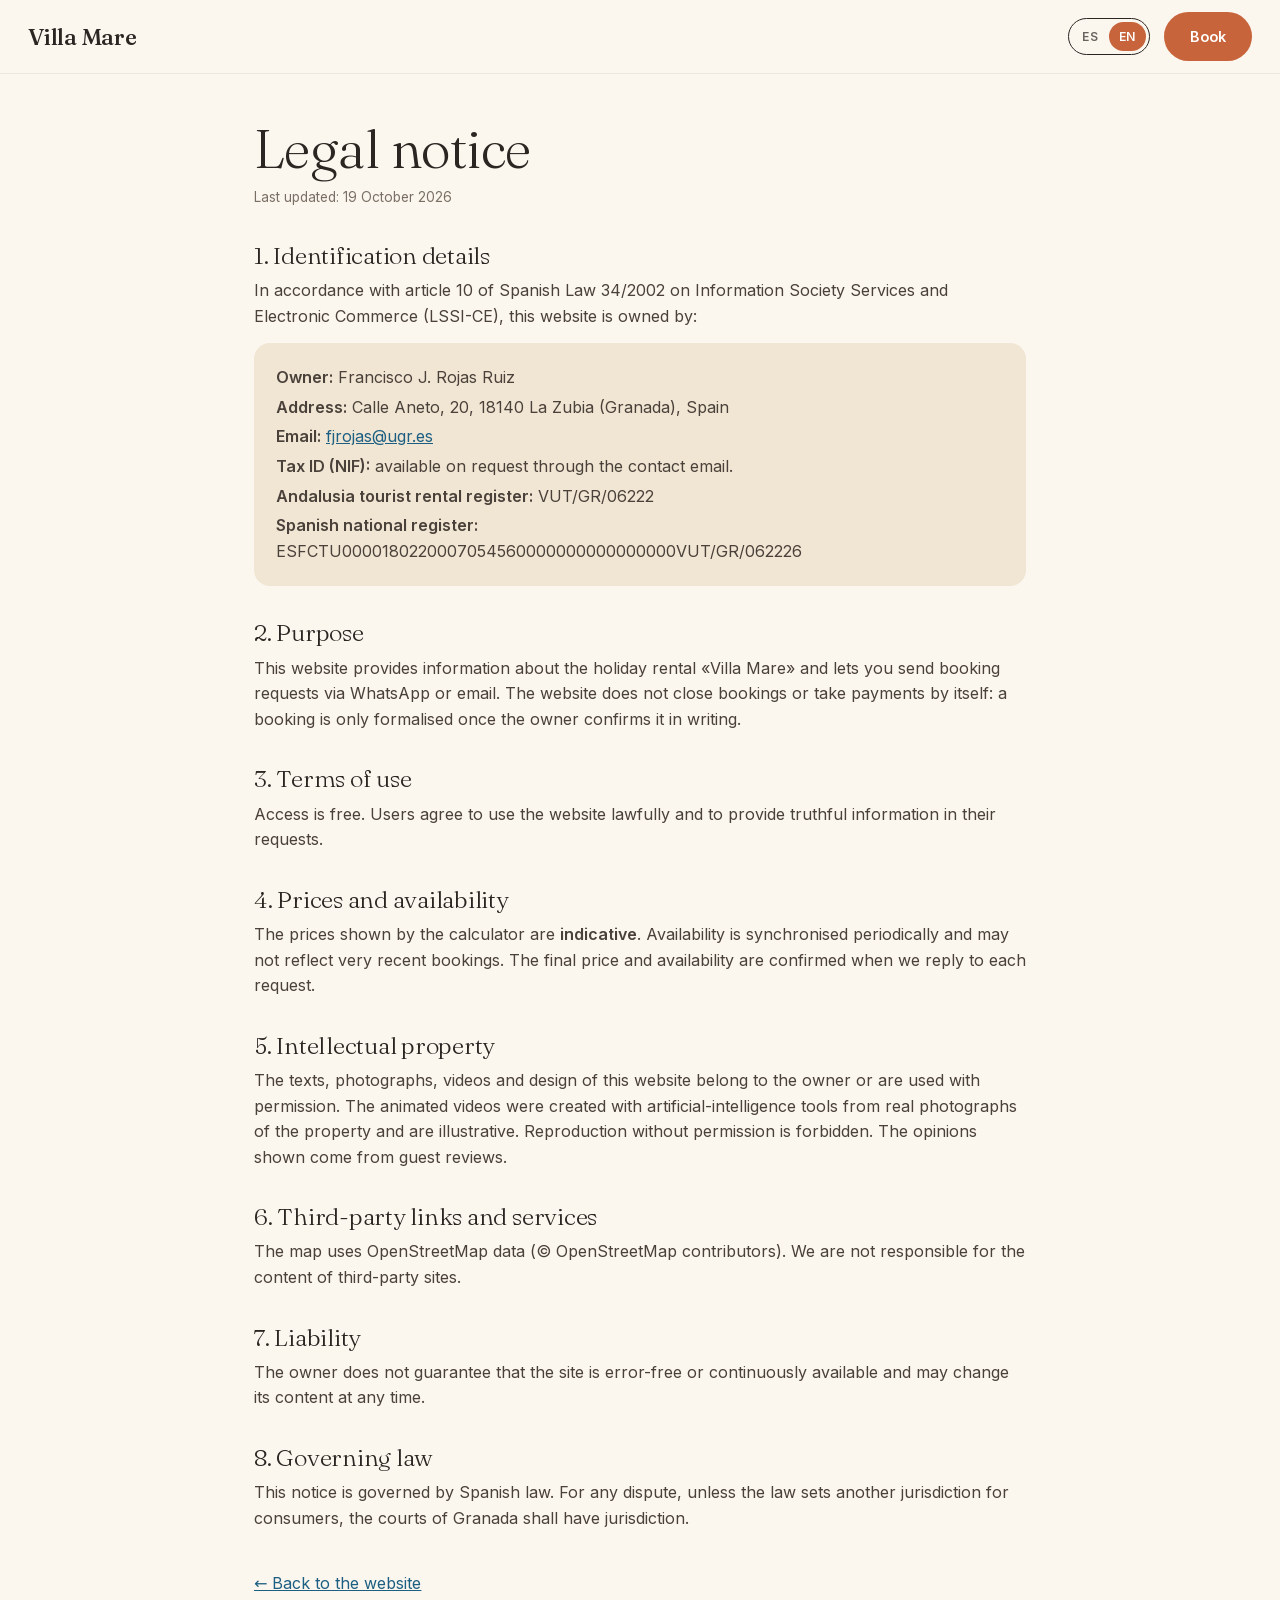
==== site/aviso-legal.html @ c73deba9 "Aviso legal, política de privacidad y vídeos de salón y mesa Co-Authored-By: Claude Sonnet 5.5 <nore" ====
<!doctype html>
<html lang="es">
<head>
<meta charset="utf-8">
<meta name="viewport" content="width=device-width,initial-scale=1">
<title>Aviso legal / Legal notice · Villa Mare</title>
<meta name="robots" content="noindex, nofollow"> <!-- QUITAR al lanzar la web al público -->
<link rel="stylesheet" href="css/fonts.css">
<link rel="stylesheet" href="css/style.css?v=1792429185">
<style>
.lg{max-width:820px;margin:0 auto;padding:120px 24px 80px}
.lg h1{font-size:clamp(2.2rem,5vw,3.4rem);margin-bottom:10px}
.lg h2{font-size:1.5rem;margin:34px 0 10px}
.lg p,.lg li{color:#4a413a;margin-bottom:10px}
.lg ul{padding-left:22px}
.lg .upd{color:var(--muted);font-size:.85rem;margin-bottom:26px}
.lg .box{background:var(--sand);border-radius:16px;padding:18px 22px;margin:14px 0}
.lg .box p{margin:4px 0}
.lg a{color:var(--sea-d);text-decoration:underline}
.l-en{display:none}html[lang=en] .l-en{display:block}html[lang=en] .l-es{display:none}
</style>
</head>
<body>
<nav class="solid" id="nav"><a class="logo" href="./">Villa Mare</a><div class="navr"><button class="lang" data-lang-btn aria-label="Idioma / Language"><b data-l="es">ES</b><b data-l="en">EN</b></button><a class="btn" href="./#reservar"><span class="l-es" style="display:inline">Reservar</span><span class="l-en" style="display:none">Book</span></a></div></nav>
<main class="lg">

<div class="l-es">
<h1>Aviso legal</h1><p class="upd">Última actualización: 19 de octubre de 2026</p>
<h2>1. Datos identificativos</h2>
<p>En cumplimiento del artículo 10 de la Ley 34/2002, de Servicios de la Sociedad de la Información y de Comercio Electrónico (LSSI-CE), se informa de que este sitio web es titularidad de:</p>
<div class="box"><p><b>Titular:</b> Francisco J. Rojas Ruiz</p><p><b>Domicilio:</b> Calle Aneto, 20, 18140 La Zubia (Granada), España</p><p><b>Correo electrónico:</b> <a data-email href="#"></a></p><p><b>NIF:</b> disponible previa solicitud a través del correo electrónico de contacto.</p><p><b>Registro de viviendas de uso turístico de Andalucía:</b> VUT/GR/06222</p><p><b>Registro nacional:</b> ESFCTU0000180220007054560000000000000000VUT/GR/062226</p></div>
<h2>2. Objeto</h2>
<p>Este sitio web ofrece información sobre la vivienda de uso turístico «Villa Mare» y permite enviar solicitudes de reserva por WhatsApp o correo electrónico. La web no cierra reservas ni cobra pagos por sí misma: una reserva solo queda formalizada cuando el titular la confirma por escrito.</p>
<h2>3. Condiciones de uso</h2>
<p>El acceso es gratuito. El usuario se compromete a hacer un uso lícito de la web y a facilitar datos veraces en sus solicitudes.</p>
<h2>4. Precios y disponibilidad</h2>
<p>Los precios que muestra el calculador son <b>orientativos</b>. La disponibilidad se sincroniza de forma periódica y puede no reflejar reservas recientes. El importe final y la disponibilidad se confirman al responder a cada solicitud.</p>
<h2>5. Propiedad intelectual</h2>
<p>Los textos, fotografías, vídeos y el diseño de esta web pertenecen al titular o se usan con autorización. Los vídeos animados han sido creados con herramientas de inteligencia artificial a partir de fotografías reales de la vivienda y tienen carácter ilustrativo. Queda prohibida su reproducción sin permiso. Las opiniones mostradas proceden de reseñas de huéspedes.</p>
<h2>6. Enlaces y servicios de terceros</h2>
<p>El mapa se muestra con datos de OpenStreetMap (© colaboradores de OpenStreetMap). No nos hacemos responsables del contenido de sitios de terceros.</p>
<h2>7. Responsabilidad</h2>
<p>El titular no garantiza la ausencia de errores ni la disponibilidad continua del sitio y podrá modificar su contenido en cualquier momento.</p>
<h2>8. Legislación aplicable</h2>
<p>Este aviso se rige por la legislación española. Para cualquier controversia, y salvo que la ley establezca otro fuero para los consumidores, serán competentes los juzgados y tribunales de Granada.</p>
</div>
<div class="l-en">
<h1>Legal notice</h1><p class="upd">Last updated: 19 October 2026</p>
<h2>1. Identification details</h2>
<p>In accordance with article 10 of Spanish Law 34/2002 on Information Society Services and Electronic Commerce (LSSI-CE), this website is owned by:</p>
<div class="box"><p><b>Owner:</b> Francisco J. Rojas Ruiz</p><p><b>Address:</b> Calle Aneto, 20, 18140 La Zubia (Granada), Spain</p><p><b>Email:</b> <a data-email href="#"></a></p><p><b>Tax ID (NIF):</b> available on request through the contact email.</p><p><b>Andalusia tourist rental register:</b> VUT/GR/06222</p><p><b>Spanish national register:</b> ESFCTU0000180220007054560000000000000000VUT/GR/062226</p></div>
<h2>2. Purpose</h2>
<p>This website provides information about the holiday rental «Villa Mare» and lets you send booking requests via WhatsApp or email. The website does not close bookings or take payments by itself: a booking is only formalised once the owner confirms it in writing.</p>
<h2>3. Terms of use</h2>
<p>Access is free. Users agree to use the website lawfully and to provide truthful information in their requests.</p>
<h2>4. Prices and availability</h2>
<p>The prices shown by the calculator are <b>indicative</b>. Availability is synchronised periodically and may not reflect very recent bookings. The final price and availability are confirmed when we reply to each request.</p>
<h2>5. Intellectual property</h2>
<p>The texts, photographs, videos and design of this website belong to the owner or are used with permission. The animated videos were created with artificial-intelligence tools from real photographs of the property and are illustrative. Reproduction without permission is forbidden. The opinions shown come from guest reviews.</p>
<h2>6. Third-party links and services</h2>
<p>The map uses OpenStreetMap data (© OpenStreetMap contributors). We are not responsible for the content of third-party sites.</p>
<h2>7. Liability</h2>
<p>The owner does not guarantee that the site is error-free or continuously available and may change its content at any time.</p>
<h2>8. Governing law</h2>
<p>This notice is governed by Spanish law. For any dispute, unless the law sets another jurisdiction for consumers, the courts of Granada shall have jurisdiction.</p>
</div>

<p style="margin-top:40px"><a href="./"><span class="l-es" style="display:inline">← Volver a la web</span><span class="l-en" style="display:none">← Back to the website</span></a></p>
</main>
<script src="js/config.js?v=1792429185"></script>
<script>
(function(){
  var q=new URLSearchParams(location.search).get('lang'),l=null;
  try{l=q||localStorage.getItem('lang')}catch(e){}
  if(!l)l=(navigator.language||'es').toLowerCase().indexOf('es')===0?'es':'en';
  function set(x){document.documentElement.lang=x;try{localStorage.setItem('lang',x)}catch(e){}
    document.querySelectorAll('span.l-en').forEach(function(e){e.style.display=x==='en'?'inline':'none'});
    document.querySelectorAll('span.l-es').forEach(function(e){e.style.display=x==='es'?'inline':'none'})}
  set(l==='en'?'en':'es');
  document.querySelectorAll('[data-lang-btn]').forEach(function(b){b.addEventListener('click',function(){set(document.documentElement.lang==='en'?'es':'en')})});
  var m=(window.VILLA&&VILLA.contact&&VILLA.contact.email)||'';
  document.querySelectorAll('[data-email]').forEach(function(e){e.textContent=m;e.href='mailto:'+m});
})();
</script>
</body>
</html>
---- site/css/fonts.css ----
@font-face {
  font-family: 'Fraunces';
  font-style: italic;
  font-weight: 300;
  font-display: swap;
  src: url(../fonts/fraunces-italic-300-latin-ext.woff2) format('woff2');
  unicode-range: U+0100-02BA, U+02BD-02C5, U+02C7-02CC, U+02CE-02D7, U+02DD-02FF, U+0304, U+0308, U+0329, U+1D00-1DBF, U+1E00-1E9F, U+1EF2-1EFF, U+2020, U+20A0-20AB, U+20AD-20C4, U+2113, U+2C60-2C7F, U+A720-A7FF;
}
@font-face {
  font-family: 'Fraunces';
  font-style: italic;
  font-weight: 300;
  font-display: swap;
  src: url(../fonts/fraunces-italic-300-latin.woff2) format('woff2');
  unicode-range: U+0000-00FF, U+0131, U+0152-0153, U+02BB-02BC, U+02C6, U+02DA, U+02DC, U+0304, U+0308, U+0329, U+2000-206F, U+20AC, U+2122, U+2191, U+2193, U+2212, U+2215, U+FEFF, U+FFFD;
}
@font-face {
  font-family: 'Fraunces';
  font-style: normal;
  font-weight: 300;
  font-display: swap;
  src: url(../fonts/fraunces-normal-300-latin-ext.woff2) format('woff2');
  unicode-range: U+0100-02BA, U+02BD-02C5, U+02C7-02CC, U+02CE-02D7, U+02DD-02FF, U+0304, U+0308, U+0329, U+1D00-1DBF, U+1E00-1E9F, U+1EF2-1EFF, U+2020, U+20A0-20AB, U+20AD-20C4, U+2113, U+2C60-2C7F, U+A720-A7FF;
}
@font-face {
  font-family: 'Fraunces';
  font-style: normal;
  font-weight: 300;
  font-display: swap;
  src: url(../fonts/fraunces-normal-300-latin.woff2) format('woff2');
  unicode-range: U+0000-00FF, U+0131, U+0152-0153, U+02BB-02BC, U+02C6, U+02DA, U+02DC, U+0304, U+0308, U+0329, U+2000-206F, U+20AC, U+2122, U+2191, U+2193, U+2212, U+2215, U+FEFF, U+FFFD;
}
@font-face {
  font-family: 'Fraunces';
  font-style: normal;
  font-weight: 500;
  font-display: swap;
  src: url(../fonts/fraunces-normal-300-latin-ext.woff2) format('woff2');
  unicode-range: U+0100-02BA, U+02BD-02C5, U+02C7-02CC, U+02CE-02D7, U+02DD-02FF, U+0304, U+0308, U+0329, U+1D00-1DBF, U+1E00-1E9F, U+1EF2-1EFF, U+2020, U+20A0-20AB, U+20AD-20C4, U+2113, U+2C60-2C7F, U+A720-A7FF;
}
@font-face {
  font-family: 'Fraunces';
  font-style: normal;
  font-weight: 500;
  font-display: swap;
  src: url(../fonts/fraunces-normal-300-latin.woff2) format('woff2');
  unicode-range: U+0000-00FF, U+0131, U+0152-0153, U+02BB-02BC, U+02C6, U+02DA, U+02DC, U+0304, U+0308, U+0329, U+2000-206F, U+20AC, U+2122, U+2191, U+2193, U+2212, U+2215, U+FEFF, U+FFFD;
}
@font-face {
  font-family: 'Inter';
  font-style: normal;
  font-weight: 400;
  font-display: swap;
  src: url(../fonts/inter-normal-400-latin-ext.woff2) format('woff2');
  unicode-range: U+0100-02BA, U+02BD-02C5, U+02C7-02CC, U+02CE-02D7, U+02DD-02FF, U+0304, U+0308, U+0329, U+1D00-1DBF, U+1E00-1E9F, U+1EF2-1EFF, U+2020, U+20A0-20AB, U+20AD-20C4, U+2113, U+2C60-2C7F, U+A720-A7FF;
}
@font-face {
  font-family: 'Inter';
  font-style: normal;
  font-weight: 400;
  font-display: swap;
  src: url(../fonts/inter-normal-400-latin.woff2) format('woff2');
  unicode-range: U+0000-00FF, U+0131, U+0152-0153, U+02BB-02BC, U+02C6, U+02DA, U+02DC, U+0304, U+0308, U+0329, U+2000-206F, U+20AC, U+2122, U+2191, U+2193, U+2212, U+2215, U+FEFF, U+FFFD;
}
@font-face {
  font-family: 'Inter';
  font-style: normal;
  font-weight: 500;
  font-display: swap;
  src: url(../fonts/inter-normal-400-latin-ext.woff2) format('woff2');
  unicode-range: U+0100-02BA, U+02BD-02C5, U+02C7-02CC, U+02CE-02D7, U+02DD-02FF, U+0304, U+0308, U+0329, U+1D00-1DBF, U+1E00-1E9F, U+1EF2-1EFF, U+2020, U+20A0-20AB, U+20AD-20C4, U+2113, U+2C60-2C7F, U+A720-A7FF;
}
@font-face {
  font-family: 'Inter';
  font-style: normal;
  font-weight: 500;
  font-display: swap;
  src: url(../fonts/inter-normal-400-latin.woff2) format('woff2');
  unicode-range: U+0000-00FF, U+0131, U+0152-0153, U+02BB-02BC, U+02C6, U+02DA, U+02DC, U+0304, U+0308, U+0329, U+2000-206F, U+20AC, U+2122, U+2191, U+2193, U+2212, U+2215, U+FEFF, U+FFFD;
}
@font-face {
  font-family: 'Inter';
  font-style: normal;
  font-weight: 600;
  font-display: swap;
  src: url(../fonts/inter-normal-400-latin-ext.woff2) format('woff2');
  unicode-range: U+0100-02BA, U+02BD-02C5, U+02C7-02CC, U+02CE-02D7, U+02DD-02FF, U+0304, U+0308, U+0329, U+1D00-1DBF, U+1E00-1E9F, U+1EF2-1EFF, U+2020, U+20A0-20AB, U+20AD-20C4, U+2113, U+2C60-2C7F, U+A720-A7FF;
}
@font-face {
  font-family: 'Inter';
  font-style: normal;
  font-weight: 600;
  font-display: swap;
  src: url(../fonts/inter-normal-400-latin.woff2) format('woff2');
  unicode-range: U+0000-00FF, U+0131, U+0152-0153, U+02BB-02BC, U+02C6, U+02DA, U+02DC, U+0304, U+0308, U+0329, U+2000-206F, U+20AC, U+2122, U+2191, U+2193, U+2212, U+2215, U+FEFF, U+FFFD;
}
---- site/css/style.css ----
:root{
  --cream:#fbf6ee; --sand:#f1e6d3; --sand2:#e8d9c0; --terra:#c8643b; --terra-d:#a94f2b; --sea:#2a7da6; --sea-d:#1d5f82; --olive:#6b7a4a; --ink:#2b2622; --muted:#7a6f64; --white:#fff;
  --serif:'Fraunces',Georgia,serif; --sans:'Inter',system-ui,sans-serif;
  --r:22px; --shadow:0 18px 50px rgba(120,80,40,.12);
}
*{box-sizing:border-box;margin:0;padding:0}
html{scroll-behavior:smooth;scroll-padding-top:70px}
body{background:var(--cream);color:var(--ink);font-family:var(--sans);line-height:1.6;overflow-x:hidden;-webkit-font-smoothing:antialiased}
img,video{display:block;width:100%;height:100%;object-fit:cover}
a{color:inherit;text-decoration:none}
button{font:inherit;color:inherit;background:none;border:0;cursor:pointer}
h1,h2,h3{font-family:var(--serif);font-weight:300;line-height:1.05;letter-spacing:-.01em}
h2{font-size:clamp(2.2rem,5vw,4rem)}
h3{font-size:1.5rem}
em{font-style:italic;color:var(--terra)}
.wrap{max-width:1200px;margin:0 auto;padding:0 24px}
.eyebrow{font-size:.75rem;letter-spacing:.22em;text-transform:uppercase;color:var(--terra);font-weight:600;margin-bottom:16px}
.lead{color:var(--muted);max-width:52ch;font-size:1.05rem}
section{position:relative}
.sec{padding:110px 0}
.sec-head{margin-bottom:50px}
.sec-head .lead{margin-top:18px}
:focus-visible{outline:3px solid var(--sea);outline-offset:3px;border-radius:6px}
.sr{position:absolute;width:1px;height:1px;overflow:hidden;clip:rect(0 0 0 0)}

/* progress + nav */
#bar{position:fixed;top:0;left:0;height:3px;width:100%;background:var(--terra);transform:scaleX(0);transform-origin:0 50%;z-index:90}
nav{position:fixed;inset:0 0 auto 0;z-index:80;display:flex;justify-content:space-between;align-items:center;padding:18px 28px;transition:background .4s,color .4s,padding .4s,box-shadow .4s;color:#fff}
nav.solid{background:rgba(251,246,238,.92);backdrop-filter:blur(12px);color:var(--ink);padding:12px 28px;box-shadow:0 1px 0 rgba(0,0,0,.06)}
nav .logo{font-family:var(--serif);font-size:1.45rem;letter-spacing:-.01em}
nav ul{display:flex;gap:26px;list-style:none;font-size:.9rem}
nav ul a{opacity:.9;position:relative}
nav ul a::after{content:"";position:absolute;left:0;bottom:-4px;height:1.5px;width:100%;background:currentColor;transform:scaleX(0);transform-origin:left;transition:transform .3s}
nav ul a:hover::after,nav ul a.on::after{transform:scaleX(1)}
.navr{display:flex;align-items:center;gap:14px}
.burger{display:none;width:42px;height:42px;border-radius:50%;border:1.5px solid currentColor;align-items:center;justify-content:center;flex-direction:column;gap:5px}
.burger i{display:block;width:16px;height:1.5px;background:currentColor;transition:transform .3s}
.btn{display:inline-block;padding:13px 26px;border-radius:99px;background:var(--terra);color:#fff;font-weight:600;font-size:.9rem;transition:transform .25s,background .25s,box-shadow .25s;white-space:nowrap}
.btn:hover{transform:translateY(-2px);background:var(--terra-d);box-shadow:0 10px 24px rgba(200,100,59,.35)}
.btn.ghost{background:transparent;border:1.5px solid currentColor;color:inherit}
.btn.ghost:hover{background:rgba(255,255,255,.14);box-shadow:none}
.btn.sea{background:var(--sea)}.btn.sea:hover{background:var(--sea-d)}
.menu{position:fixed;inset:0;background:var(--cream);z-index:75;display:flex;flex-direction:column;justify-content:center;gap:18px;padding:0 10vw;opacity:0;pointer-events:none;transition:opacity .35s}
.menu.open{opacity:1;pointer-events:auto}
.menu a{font-family:var(--serif);font-size:2rem;font-weight:300}
body.menu-open nav{color:var(--ink);background:transparent;box-shadow:none}
@media(max-width:900px){nav ul{display:none}.burger{display:flex}}

/* media slot */
.slot{position:relative;overflow:hidden;background:var(--sand)}
.slot>img,.slot>video{position:absolute;inset:0}
.slot>video{opacity:0;transition:opacity .8s}
.slot>video.on{opacity:1}

/* hero */
.hero{height:100svh;min-height:640px;color:#fff;overflow:hidden}
.hero .slot{position:absolute;inset:0;will-change:transform}
.hero::after{content:"";position:absolute;inset:0;background:linear-gradient(90deg,rgba(20,10,0,.5),rgba(20,10,0,.12) 62%,transparent),linear-gradient(180deg,rgba(20,10,0,.38),rgba(0,0,0,0) 38%,rgba(20,10,0,.66))}
.hero .txt{position:absolute;z-index:2;left:0;right:0;bottom:10vh}
.hero h1{font-size:clamp(3rem,9vw,8rem);max-width:11ch;text-shadow:0 2px 30px rgba(0,0,0,.35)}
.hero h1 .w{display:inline-block;overflow:hidden;vertical-align:top;padding-bottom:.08em}
.hero h1 .w>span{display:inline-block}
.hero p.sub{max-width:480px;margin:22px 0 30px;font-size:1.1rem;opacity:.94}
.hero .cta{display:flex;gap:14px;flex-wrap:wrap}
.badge{position:absolute;z-index:2;right:28px;bottom:10vh;background:rgba(255,255,255,.14);backdrop-filter:blur(14px);border:1px solid rgba(255,255,255,.35);border-radius:20px;padding:16px 22px;text-align:center;line-height:1.2}
.badge b{display:block;font-family:var(--serif);font-weight:300;font-size:2.6rem}
.badge small{font-size:.75rem;letter-spacing:.08em;text-transform:uppercase;opacity:.9}
@media(max-width:760px){.badge{display:none}}

/* intro */
.intro{padding:130px 0 90px}
.intro .big{font-family:var(--serif);font-weight:300;font-size:clamp(1.8rem,4vw,3.2rem);line-height:1.2;max-width:24ch}
.intro .big span{opacity:.18}
.facts{display:grid;grid-template-columns:repeat(auto-fit,minmax(140px,1fr));gap:30px;margin-top:80px;border-top:1px solid var(--sand2);padding-top:40px}
.fact b{display:block;font-family:var(--serif);font-weight:300;font-size:3.4rem;color:var(--sea);line-height:1}
.fact small{color:var(--muted);font-size:.85rem}

/* tour */
.tour{height:100vh;background:#000;color:#fff;overflow:hidden}
.tour .layer{position:absolute;inset:0;opacity:0}
.tour .layer:first-of-type{opacity:1}
.tour .layer .slot{position:absolute;inset:0}
.tour .layer::after{content:"";position:absolute;inset:0;background:linear-gradient(180deg,rgba(0,0,0,.1),rgba(0,0,0,.6))}
.tour .cap{position:absolute;z-index:3;left:6vw;bottom:12vh;max-width:520px}
.tour .cap h3{font-size:clamp(2.4rem,5vw,4.2rem)}
.tour .cap p{margin-top:12px;opacity:.92}
.tour .prog{position:absolute;z-index:3;right:5vw;top:50%;transform:translateY(-50%);display:flex;flex-direction:column;gap:12px}
.tour .prog i{display:block;width:6px;height:34px;border-radius:3px;background:rgba(255,255,255,.3);transition:background .3s}
.tour .prog i.on{background:#fff}
.tour .label{position:absolute;z-index:3;top:100px;left:6vw;color:#ffd9bf}

/* rows */
.row{display:grid;grid-template-columns:1fr 1fr;gap:70px;align-items:center}
.row.rev .media{order:2}
.row .media{height:min(72vh,640px);border-radius:260px 260px 24px 24px;overflow:hidden;box-shadow:var(--shadow)}
.row.rev .media{border-radius:24px 24px 260px 260px}
.row h2{margin-bottom:22px}
.row p{color:var(--muted);max-width:46ch;margin-bottom:14px}
.ticks{list-style:none;margin-top:18px}
.ticks li{padding:9px 0;border-bottom:1px solid var(--sand2);font-size:.95rem}
.ticks li::before{content:"✦";color:var(--terra);margin-right:12px;font-size:.7rem}
.pool-note{margin-top:22px;display:inline-flex;gap:10px;align-items:center;background:#e4f1f8;color:var(--sea-d);padding:10px 18px;border-radius:99px;font-size:.88rem;font-weight:500}
@media(max-width:860px){.row{grid-template-columns:1fr;gap:34px}.row.rev .media{order:0}.sec{padding:80px 0}}

/* spaces */
.spaces{background:var(--sand)}
.sp-grid{display:grid;grid-template-columns:340px 1fr;gap:50px;align-items:start}
.sp-list{display:flex;flex-direction:column;gap:6px}
.sp-list button{text-align:left;padding:16px 22px;border-radius:16px;transition:background .3s,transform .3s;display:flex;flex-direction:column;align-items:flex-start;gap:2px;font-family:var(--serif);font-size:1.5rem;font-weight:300;line-height:1.15}
.sp-list button small{font-family:var(--sans);font-size:.75rem;color:var(--muted);letter-spacing:.04em}
.sp-list button:hover{background:rgba(255,255,255,.55)}
.sp-list button.on{background:#fff;box-shadow:var(--shadow);transform:translateX(6px);color:var(--terra)}
.sp-view{position:relative;border-radius:var(--r);overflow:hidden;height:min(66vh,560px);box-shadow:var(--shadow);background:#000}
.sp-view .ph{position:absolute;inset:0;opacity:0;transition:opacity .7s;clip-path:inset(0 0 0 0)}
.sp-view .ph.on{opacity:1}
.sp-view .ph img{transform:scale(1.06);transition:transform 6s}
.sp-view .ph.on img{transform:scale(1)}
.sp-view .info{position:absolute;left:0;right:0;bottom:0;padding:90px 28px 26px;color:#fff;background:linear-gradient(0deg,rgba(0,0,0,.72),transparent)}
.sp-view .info p{max-width:52ch;opacity:.95;font-size:.98rem}
.sp-dots{position:absolute;top:18px;right:18px;display:flex;gap:6px;z-index:3}
.sp-dots i{width:22px;height:4px;border-radius:2px;background:rgba(255,255,255,.4);cursor:pointer}
.sp-dots i.on{background:#fff}
@media(max-width:960px){.sp-grid{grid-template-columns:1fr}.sp-list{flex-direction:row;overflow-x:auto;padding-bottom:8px;scrollbar-width:none}.sp-list button{white-space:nowrap;font-size:1.2rem;padding:12px 18px;flex:none}.sp-list button small{display:none}.sp-list button.on{transform:none}}

/* carousel */
.car{position:relative}
.car-track{display:flex;gap:20px;overflow-x:auto;scroll-snap-type:x mandatory;padding:6px 24px 30px;scrollbar-width:none;scroll-padding:0 24px}
.car-track::-webkit-scrollbar{display:none}
.car-track figure{flex:none;scroll-snap-align:start;width:min(78vw,440px);height:min(64vh,520px);border-radius:var(--r);overflow:hidden;position:relative;box-shadow:var(--shadow);cursor:zoom-in}
.car-track figure img{transition:transform .8s}
.car-track figure:hover img{transform:scale(1.05)}
.car-track figcaption{position:absolute;left:0;right:0;bottom:0;padding:50px 18px 14px;color:#fff;font-size:.88rem;background:linear-gradient(0deg,rgba(0,0,0,.6),transparent)}
.car-nav{display:flex;gap:10px;justify-content:flex-end;max-width:1200px;margin:0 auto 18px;padding:0 24px}
.car-nav button{width:48px;height:48px;border-radius:50%;border:1.5px solid var(--ink);display:grid;place-items:center;font-size:1.2rem;transition:background .25s,color .25s}
.car-nav button:hover{background:var(--ink);color:#fff}
.beds{display:grid;grid-template-columns:repeat(auto-fit,minmax(230px,1fr));gap:16px;margin-bottom:46px}
.bed{background:#fff;border-radius:18px;padding:22px;box-shadow:var(--shadow)}
.bed b{font-family:var(--serif);font-weight:300;font-size:1.3rem;display:block;margin-bottom:4px}
.bed span{color:var(--muted);font-size:.92rem}

/* amenities */
.amen{background:var(--sand)}
.tabs{display:flex;gap:8px;flex-wrap:wrap;margin-bottom:30px}
.tabs button{padding:11px 20px;border-radius:99px;border:1.5px solid var(--sand2);background:#fff;font-size:.9rem;font-weight:500;transition:all .25s}
.tabs button:hover{border-color:var(--terra)}
.tabs button.on{background:var(--ink);color:#fff;border-color:var(--ink)}
.chips{display:grid;grid-template-columns:repeat(auto-fill,minmax(250px,1fr));gap:12px}
.chip{background:#fff;border-radius:16px;padding:16px 18px;display:flex;gap:12px;align-items:flex-start;font-size:.95rem;animation:pop .45s both}
.chip i{font-style:normal;color:var(--terra);font-size:1.05rem;line-height:1.5}
.chip small{display:block;color:var(--muted);font-size:.8rem}
@keyframes pop{from{opacity:0;transform:translateY(12px)}to{opacity:1;transform:none}}

/* gallery */
.mason{columns:3;column-gap:14px}
.mason figure{break-inside:avoid;margin-bottom:14px;border-radius:16px;overflow:hidden;cursor:zoom-in;position:relative}
.mason img{height:auto;transition:transform .7s}
.mason figure:hover img{transform:scale(1.04)}
@media(max-width:900px){.mason{columns:2}}
@media(max-width:520px){.mason{columns:1}}
.lb{position:fixed;inset:0;background:rgba(15,10,6,.94);z-index:200;display:none;align-items:center;justify-content:center;flex-direction:column}
.lb.open{display:flex}
.lb img{max-width:92vw;max-height:80vh;width:auto;height:auto;object-fit:contain;border-radius:10px}
.lb p{color:#fff;margin-top:14px;font-size:.9rem;opacity:.85}
.lb button{position:absolute;color:#fff;font-size:2rem;width:56px;height:56px;border-radius:50%;background:rgba(255,255,255,.1)}
.lb .x{top:18px;right:18px}.lb .pv{left:18px;top:50%}.lb .nx{right:18px;top:50%}

/* score */
.score{background:var(--sea);color:#fff;text-align:center;overflow:hidden}
.score .num{font-family:var(--serif);font-weight:300;font-size:clamp(5.5rem,17vw,13rem);line-height:1}
.score .stars{letter-spacing:.35em;font-size:1.1rem;margin:6px 0 4px}
.cats{display:grid;grid-template-columns:repeat(auto-fit,minmax(125px,1fr));gap:14px;margin:46px auto 0;max-width:1000px}
.cat{background:rgba(255,255,255,.1);border:1px solid rgba(255,255,255,.28);border-radius:16px;padding:16px}
.cat b{font-family:var(--serif);font-weight:300;font-size:2rem;display:block}
.cat small{font-size:.8rem;opacity:.9}
.quotes{display:grid;grid-template-columns:repeat(auto-fit,minmax(280px,1fr));gap:20px;margin-top:60px;text-align:left}
.quote{background:#fff;color:var(--ink);border-radius:var(--r);padding:30px;box-shadow:0 20px 50px rgba(0,0,0,.15)}
.quote p{font-family:var(--serif);font-weight:300;font-size:1.25rem;line-height:1.35}
.quote small{display:block;margin-top:18px;color:var(--muted);font-size:.85rem}
.quote::before{content:"“";font-family:var(--serif);font-size:4rem;line-height:.6;color:var(--terra);display:block;margin-bottom:8px}

/* places */
.map{border-radius:var(--r);overflow:hidden;height:420px;box-shadow:var(--shadow);margin-top:50px;position:relative}
.map #map{width:100%;height:100%;filter:saturate(.9) sepia(.1);z-index:0}
.map .leaflet-container{font:inherit;background:var(--sand)}
.map span{position:absolute;z-index:1000;left:14px;bottom:26px;max-width:calc(100% - 28px);background:rgba(255,255,255,.92);border-radius:99px;padding:6px 14px;font-size:.78rem;color:var(--muted)}
.pgrid{display:grid;grid-template-columns:repeat(auto-fit,minmax(230px,1fr));gap:18px}
.pcard{background:#fff;border-radius:20px;padding:30px;box-shadow:var(--shadow);transition:transform .3s}
.pcard:hover{transform:translateY(-6px)}
.pcard b{font-family:var(--serif);font-weight:300;font-size:2.8rem;color:var(--terra);display:block;line-height:1.1}
.pcard span{color:var(--muted)}

/* info grid */
.info-grid{display:grid;grid-template-columns:repeat(auto-fit,minmax(250px,1fr));gap:18px}
.icard{background:#fff;border-radius:20px;padding:28px;box-shadow:var(--shadow)}
.icard h3{font-size:1.3rem;margin-bottom:10px}
.icard p,.icard li{color:var(--muted);font-size:.95rem}
.icard ul{list-style:none}
.icard li{padding:4px 0}
.icard li::before{content:"✓";color:var(--olive);margin-right:10px;font-weight:700}
.icard li.no::before{content:"✕";color:var(--terra)}

/* host */
.host{display:grid;grid-template-columns:auto 1fr;gap:34px;align-items:center;background:var(--sand);border-radius:var(--r);padding:40px}
.host .av{width:92px;height:92px;border-radius:50%;background:var(--terra);color:#fff;display:grid;place-items:center;font-family:var(--serif);font-size:2.6rem}
.host h3{font-size:1.8rem;margin-bottom:6px}
.host p{color:var(--muted)}
.host .tags{display:flex;gap:8px;flex-wrap:wrap;margin-top:14px}
.host .tags span{background:#fff;border-radius:99px;padding:6px 14px;font-size:.82rem}
@media(max-width:640px){.host{grid-template-columns:1fr;padding:28px}}

/* faq */
details{border-bottom:1px solid var(--sand2);padding:22px 0}
summary{list-style:none;cursor:pointer;display:flex;justify-content:space-between;gap:20px;font-family:var(--serif);font-size:1.4rem;font-weight:300}
summary::-webkit-details-marker{display:none}
summary::after{content:"+";font-family:var(--sans);font-size:1.6rem;color:var(--terra);transition:transform .3s}
details[open] summary::after{transform:rotate(45deg)}
details p{margin-top:12px;color:var(--muted);max-width:70ch}

/* final */
.final{height:92vh;min-height:540px;color:#fff;display:grid;place-items:center;text-align:center;overflow:hidden}
.final .slot{position:absolute;inset:0}
.final::after{content:"";position:absolute;inset:0;background:rgba(30,15,0,.5)}
.final .in{position:relative;z-index:2;padding:0 24px}
.final h2{font-size:clamp(2.6rem,7vw,6rem);margin-bottom:18px}
.final p{opacity:.92;margin-bottom:28px;max-width:46ch;margin-inline:auto}
footer{background:var(--ink);color:#d8cdbf;padding:56px 24px 90px;font-size:.88rem}
footer .wrap{display:grid;grid-template-columns:1.4fr 1fr 1fr;gap:30px}
footer h4{font-family:var(--serif);font-weight:300;color:#fff;font-size:1.3rem;margin-bottom:10px}
footer a:hover{color:#fff}
footer .reg{grid-column:1/-1;border-top:1px solid rgba(255,255,255,.12);padding-top:22px;font-size:.78rem;opacity:.75;word-break:break-all}
@media(max-width:760px){footer .wrap{grid-template-columns:1fr}}

/* sticky book bar */
.book{position:fixed;left:50%;bottom:18px;transform:translate(-50%,140%);z-index:70;background:rgba(43,38,34,.94);backdrop-filter:blur(12px);color:#fff;border-radius:99px;padding:8px 8px 8px 24px;display:flex;align-items:center;gap:18px;box-shadow:0 14px 40px rgba(0,0,0,.3);transition:transform .5s cubic-bezier(.2,.8,.2,1);max-width:calc(100vw - 24px)}
.book.show{transform:translate(-50%,0)}
.book span{font-size:.9rem;white-space:nowrap}
.book span b{font-family:var(--serif);font-weight:300;font-size:1.3rem;margin-right:6px}
@media(max-width:480px){.book span small{display:none}}

.reveal{opacity:0;transform:translateY(40px)}
@media (prefers-reduced-motion:reduce){.reveal{opacity:1;transform:none}html{scroll-behavior:auto}}

/* selector de idioma */
.lang{display:inline-flex;border:1.5px solid currentColor;border-radius:99px;padding:3px;font-size:.75rem;letter-spacing:.06em}
.lang b{font-weight:600;padding:5px 10px;border-radius:99px;opacity:.7;transition:background .25s,color .25s}
html[lang=es] .lang b[data-l=es],html[lang=en] .lang b[data-l=en]{background:var(--terra);color:#fff;opacity:1}
.lang.big{align-self:flex-start;margin-top:18px;font-size:.95rem;color:var(--ink)}
.menu .lang.big{display:inline-flex}
nav .logo{white-space:nowrap}
.menu{justify-content:flex-start;padding-top:110px;overflow-y:auto}
@media(max-width:480px){nav,nav.solid{padding-left:16px;padding-right:16px}.navr{gap:8px}.navr .btn{padding:10px 16px}nav .logo{font-size:1.2rem}.burger{width:38px;height:38px}}

/* reserva directa */
.book-sec{background:var(--sand)}
.bk{display:grid;grid-template-columns:minmax(0,1.25fr) minmax(0,1fr);gap:34px;align-items:start}
@media(max-width:980px){.bk{grid-template-columns:minmax(0,1fr)}}
.card{background:#fff;border-radius:var(--r);padding:28px;box-shadow:var(--shadow);min-width:0}
@media(max-width:520px){.card{padding:20px 16px}.cal-g button{font-size:.85rem}}
.cal-head{display:flex;justify-content:space-between;align-items:center;margin-bottom:18px}
.cal-head button{width:42px;height:42px;border-radius:50%;border:1.5px solid var(--ink);font-size:1.1rem;transition:background .2s,color .2s}
.cal-head button:hover:not(:disabled){background:var(--ink);color:#fff}
.cal-head button:disabled{opacity:.25;cursor:default}
.cal-months{display:grid;grid-template-columns:repeat(2,minmax(0,1fr));gap:28px}
@media(max-width:700px){.cal-months{grid-template-columns:minmax(0,1fr)}}
.cal-m h4{font-family:var(--serif);font-weight:300;font-size:1.35rem;text-align:center;margin-bottom:10px}
.cal-g{display:grid;grid-template-columns:repeat(7,1fr);gap:2px}
.cal-g .dow{font-size:.7rem;color:var(--muted);text-align:center;padding:4px 0;text-transform:uppercase;letter-spacing:.05em}
.cal-g button,.cal-g span.e{aspect-ratio:1;display:grid;place-items:center;font-size:.9rem;border-radius:50%;position:relative}
.cal-g button:hover:not(:disabled){background:var(--sand)}
.cal-g button:disabled{color:#c8bcab;cursor:not-allowed}
.cal-g button.bk-d{text-decoration:line-through}
.cal-g button.rng{background:var(--sand);border-radius:0}
.cal-g button.sel{background:var(--terra);color:#fff;font-weight:600}
.cal-g button.sel.s{border-radius:50% 0 0 50%}.cal-g button.sel.e{border-radius:0 50% 50% 0}.cal-g button.sel.s.e{border-radius:50%}
.cal-g button.today{box-shadow:inset 0 0 0 1.5px var(--sea)}
.cal-legend{display:flex;gap:18px;flex-wrap:wrap;margin-top:18px;font-size:.8rem;color:var(--muted)}
.cal-legend i{display:inline-block;width:12px;height:12px;border-radius:50%;vertical-align:-1px;margin-right:6px}
.cal-note{margin-top:12px;font-size:.8rem;color:var(--muted)}
.bk-form h3{margin-bottom:16px}
.sum{background:var(--cream);border-radius:16px;padding:16px 18px;margin-bottom:16px;font-size:.92rem}
.sum .row2{display:flex;justify-content:space-between;gap:12px;padding:3px 0}
.sum .tot{border-top:1px solid var(--sand2);margin-top:8px;padding-top:10px;font-weight:600;font-size:1.05rem}
.sum .none{color:var(--muted)}
.sum .warn{color:var(--terra-d);font-weight:500}
.fld{display:flex;flex-direction:column;gap:5px;margin-bottom:12px;font-size:.82rem;color:var(--muted)}
.fld{min-width:0}.fld input,.fld textarea{width:100%;min-width:0;font:inherit;color:var(--ink);padding:12px 14px;border:1.5px solid var(--sand2);border-radius:12px;background:#fff}
.fld input:focus,.fld textarea:focus{outline:none;border-color:var(--sea)}
.fld.bad input{border-color:var(--terra)}
.two{display:grid;grid-template-columns:minmax(0,1fr) minmax(0,1fr);gap:12px}
.acts{display:flex;gap:10px;flex-wrap:wrap;margin-top:6px}
.acts .btn{flex:1;text-align:center;border:0;min-width:150px}
.acts .btn.ghost{background:transparent;border:1.5px solid var(--ink);color:var(--ink)}
.acts .btn.ghost:hover{background:var(--ink);color:#fff}
.msg{margin-top:12px;font-size:.85rem;color:var(--terra-d)}
.fine{margin-top:12px;font-size:.78rem;color:var(--muted)}
.devnote{margin-top:12px;padding:10px 12px;border-radius:10px;background:#fff3cd;color:#7a5b00;font-size:.78rem}

.sp-view .ph>video{position:absolute;inset:0;opacity:0;transition:opacity .6s}
.sp-view .ph>video.on{opacity:1}

/* reunirse y comer */
.reunir{background:var(--cream)}
.meet-head{display:grid;grid-template-columns:1.1fr 1fr;gap:40px;align-items:end;margin-bottom:40px}
.meet-head .lead{margin:0}
@media(max-width:860px){.meet-head{grid-template-columns:1fr;gap:16px}}
.meet-grid{display:grid;grid-template-columns:repeat(12,minmax(0,1fr));gap:14px}
.mt{position:relative;border-radius:var(--r);overflow:hidden;cursor:zoom-in;box-shadow:var(--shadow);min-height:260px}
.mt img{position:absolute;inset:0;transition:transform .9s}
.mt:hover img{transform:scale(1.06)}
.mt figcaption{position:absolute;left:0;right:0;bottom:0;padding:70px 20px 16px;color:#fff;font-family:var(--serif);font-size:1.25rem;font-weight:300;background:linear-gradient(0deg,rgba(20,10,0,.7),transparent)}
.mt.a{grid-column:span 7;height:440px}.mt.b{grid-column:span 5;height:440px}
.mt.c,.mt.d,.mt.e,.mt.f{grid-column:span 3;height:300px}
@media(max-width:860px){.mt.a,.mt.b{grid-column:span 12;height:300px}.mt.c,.mt.d,.mt.e,.mt.f{grid-column:span 6;height:220px}.mt figcaption{font-size:1.05rem;padding:50px 14px 12px}}
.meet-feats{display:grid;grid-template-columns:repeat(auto-fit,minmax(220px,1fr));gap:14px;margin-top:30px}
.mf{background:var(--sand);border-radius:18px;padding:20px 22px;font-size:.95rem}
.mf b{display:block;font-family:var(--serif);font-weight:300;font-size:1.3rem;margin-bottom:4px;color:var(--terra)}
.mf span{color:var(--muted)}

.mt>video{position:absolute;inset:0;opacity:0;transition:opacity .8s}
.mt>video.on{opacity:1}
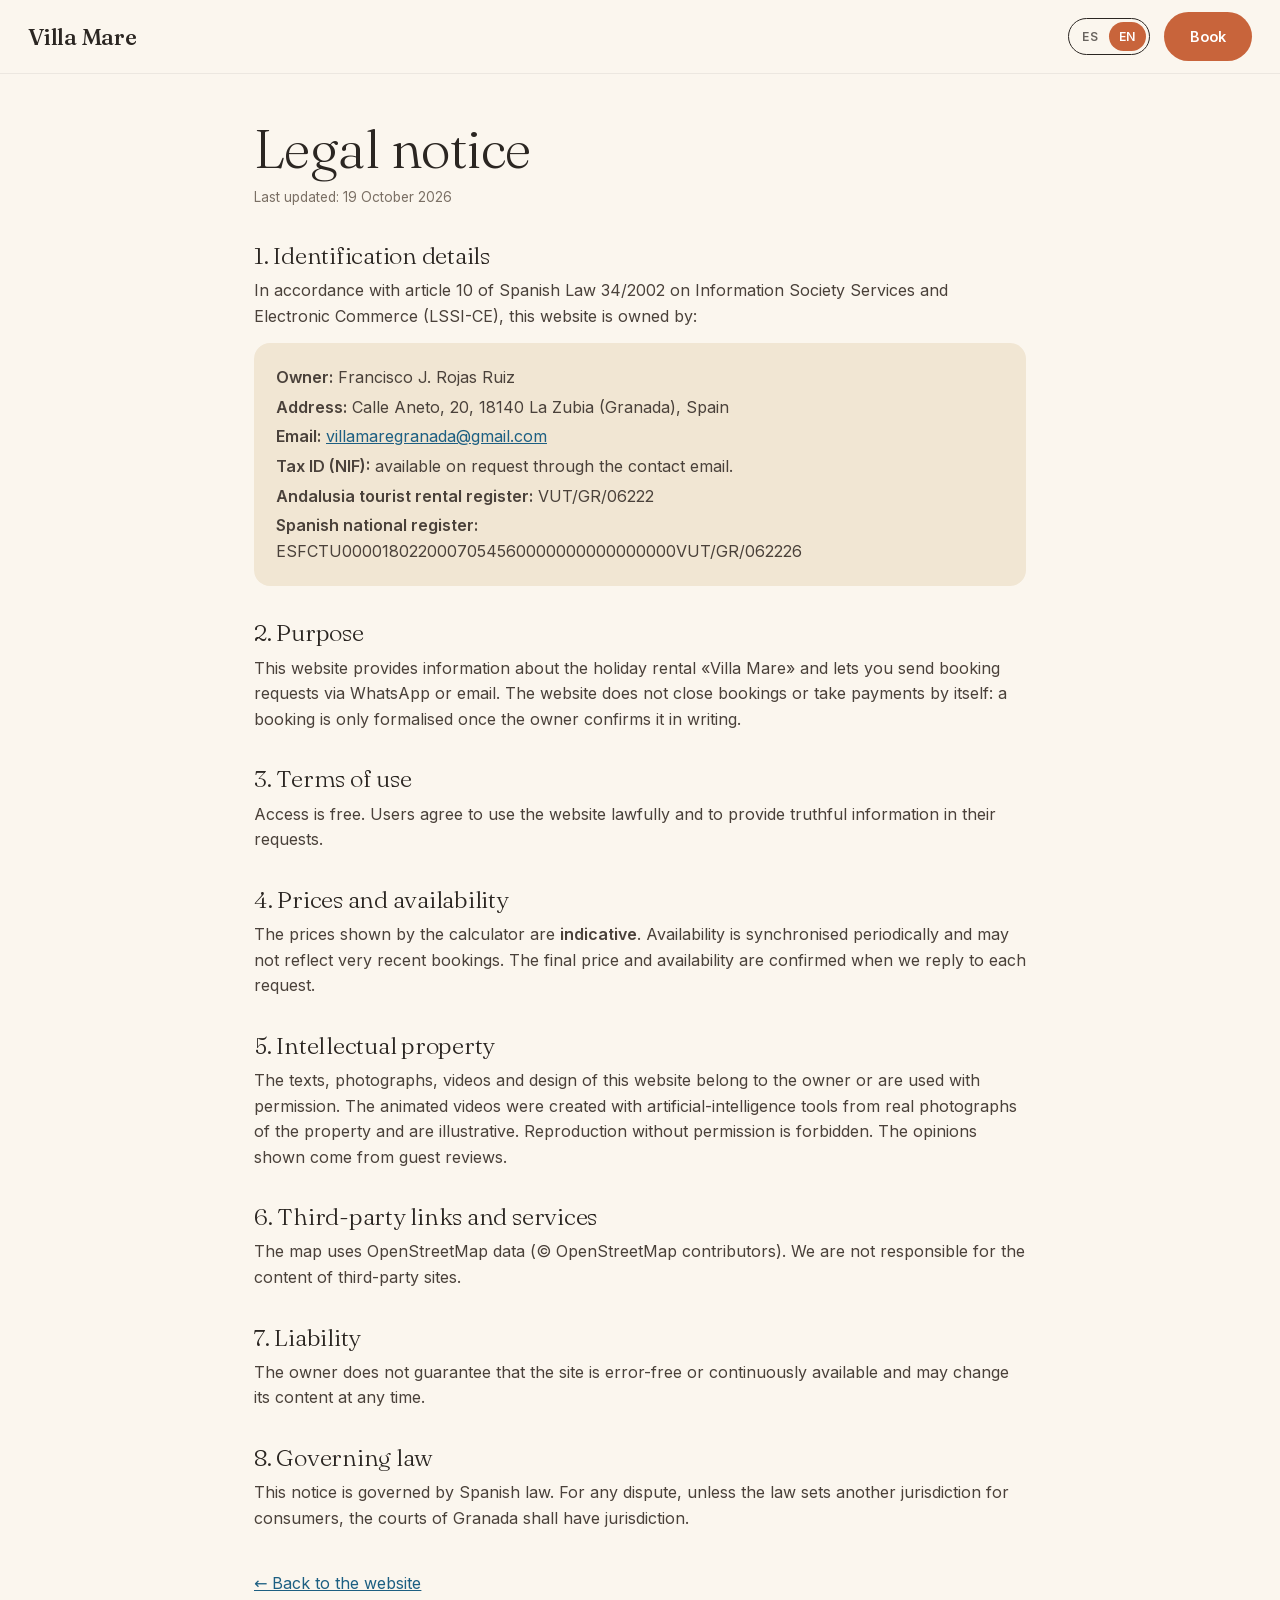
==== commit 411f1697: "Email de contacto: villamaregranada@gmail.com Co-Authored-By: Claude Sonnet 5.5 <noreply@anthropic.c" ====
--- a/site/aviso-legal.html
+++ b/site/aviso-legal.html
@@ -67,7 +67,7 @@
 
 <p style="margin-top:40px"><a href="./"><span class="l-es" style="display:inline">← Volver a la web</span><span class="l-en" style="display:none">← Back to the website</span></a></p>
 </main>
-<script src="js/config.js?v=1792429185"></script>
+<script src="js/config.js?v=1792598165"></script>
 <script>
 (function(){
   var q=new URLSearchParams(location.search).get('lang'),l=null;
--- a/site/css/style.css
+++ b/site/css/style.css
@@ -308,9 +308,9 @@
 .mt img{position:absolute;inset:0;transition:transform .9s}
 .mt:hover img{transform:scale(1.06)}
 .mt figcaption{position:absolute;left:0;right:0;bottom:0;padding:70px 20px 16px;color:#fff;font-family:var(--serif);font-size:1.25rem;font-weight:300;background:linear-gradient(0deg,rgba(20,10,0,.7),transparent)}
-.mt.a{grid-column:span 7;height:440px}.mt.b{grid-column:span 5;height:440px}
+.mt.a{grid-column:span 4;height:540px}.mt.b{grid-column:span 8;height:540px}
 .mt.c,.mt.d,.mt.e,.mt.f{grid-column:span 3;height:300px}
-@media(max-width:860px){.mt.a,.mt.b{grid-column:span 12;height:300px}.mt.c,.mt.d,.mt.e,.mt.f{grid-column:span 6;height:220px}.mt figcaption{font-size:1.05rem;padding:50px 14px 12px}}
+@media(max-width:860px){.mt.a{grid-column:span 12;height:480px}.mt.b{grid-column:span 12;height:260px}.mt.c,.mt.d,.mt.e,.mt.f{grid-column:span 6;height:220px}.mt figcaption{font-size:1.05rem;padding:50px 14px 12px}}
 .meet-feats{display:grid;grid-template-columns:repeat(auto-fit,minmax(220px,1fr));gap:14px;margin-top:30px}
 .mf{background:var(--sand);border-radius:18px;padding:20px 22px;font-size:.95rem}
 .mf b{display:block;font-family:var(--serif);font-weight:300;font-size:1.3rem;margin-bottom:4px;color:var(--terra)}
@@ -318,3 +318,22 @@
 
 .mt>video{position:absolute;inset:0;opacity:0;transition:opacity .8s}
 .mt>video.on{opacity:1}
+
+.tapbtn{position:absolute;right:16px;bottom:16px;z-index:4;width:52px;height:52px;border-radius:50%;background:rgba(255,255,255,.88);color:var(--ink);font-size:20px;padding-left:3px;display:grid;place-items:center;box-shadow:0 6px 20px rgba(0,0,0,.25);backdrop-filter:blur(6px)}
+.hero .tapbtn{bottom:90px}
+
+.car-track figure>video{position:absolute;inset:0;opacity:0;transition:opacity .8s}
+.car-track figure>video.on{opacity:1}
+/* entorno: vídeo vertical de las vistas junto a las tarjetas */
+.env-grid{display:grid;grid-template-columns:minmax(0,1.15fr) minmax(0,.85fr);gap:18px;align-items:stretch}
+.env-grid .pgrid{grid-template-columns:repeat(2,minmax(0,1fr));align-content:start}
+.env-vid{position:relative;border-radius:var(--r);overflow:hidden;box-shadow:var(--shadow);min-height:420px}
+.env-vid .slot{position:absolute;inset:0}
+.env-vid figcaption{position:absolute;left:0;right:0;bottom:0;padding:70px 20px 16px;color:#fff;font-family:var(--serif);font-size:1.2rem;font-weight:300;background:linear-gradient(0deg,rgba(20,10,0,.65),transparent);z-index:2}
+@media(max-width:860px){.env-grid{grid-template-columns:minmax(0,1fr)}.env-vid{min-height:380px}}
+
+.ddban{display:flex;align-items:center;gap:14px;background:linear-gradient(135deg,#d62828,#b01515);color:#fff;border-radius:14px;padding:12px 16px;margin-bottom:12px;box-shadow:0 6px 18px rgba(176,21,21,.28)}
+.ddban b{font-family:Fraunces,serif;font-size:1.9rem;line-height:1;white-space:nowrap}
+.ddban span{font-weight:600;font-size:.95rem;line-height:1.25}
+.sum .ddrow{color:#c01818;font-weight:700}
+.sum .was{color:var(--muted);font-weight:400;font-size:.9rem;margin-right:4px}
